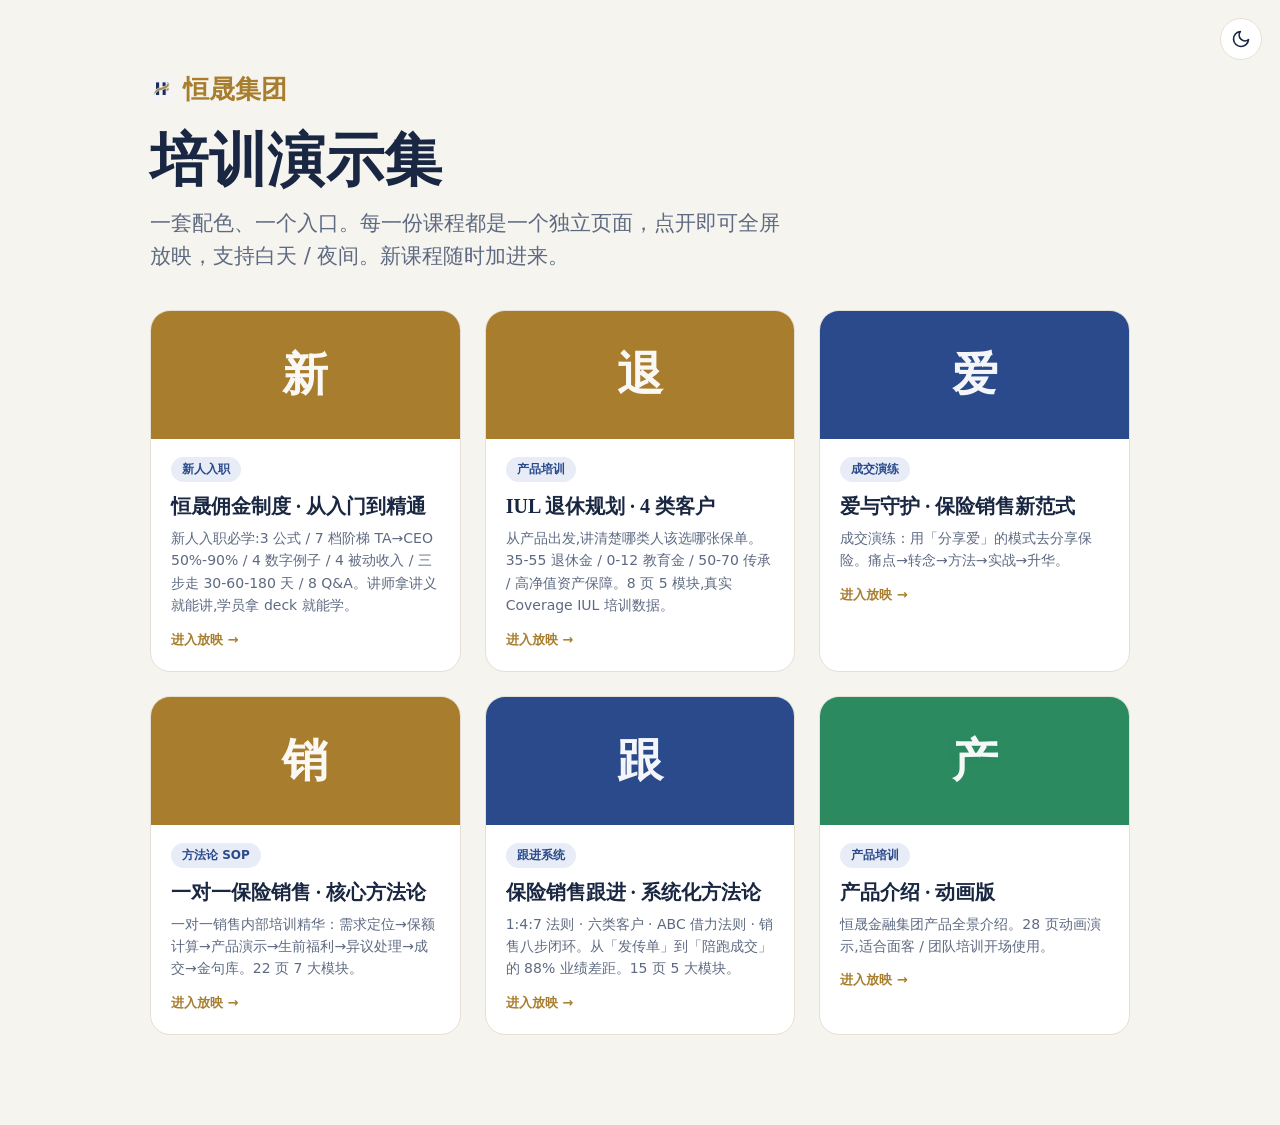
==== index.html @ f6fc47dd "feat: 恒晟佣金制度 deck (10 slide, 42KB, v4 校数字) - decks/hengsheng-commission/index.html 新建 42,898 bytes -" ====
<!DOCTYPE html>
<html lang="zh-CN" data-theme="light">
<head>
<meta charset="UTF-8">
<meta name="viewport" content="width=device-width, initial-scale=1.0">
<title>恒晟集团 · 培训演示集</title>
<link rel="stylesheet" href="assets/tokens.css">
<link rel="stylesheet" href="assets/hub.css">
</head>
<body>
<button class="tgl" id="theme" aria-label="切换深色"><svg id="ti" viewBox="0 0 24 24" fill="none" stroke="currentColor" stroke-width="2" stroke-linecap="round" stroke-linejoin="round"></svg></button>

<header class="hero">
  <div class="logo"><span class="mk"><img src="assets/img/logo.png" alt=""></span>恒晟集团</div>
  <h1>培训演示集</h1>
  <p>一套配色、一个入口。每一份课程都是一个独立页面，点开即可全屏放映，支持白天 / 夜间。新课程随时加进来。</p>
</header>

<main class="grid" id="grid"></main>

<script>
/* ★ 加新课程：复制下面一项，改好内容，并把对应 HTML 放进 decks/你的目录/index.html 即可 ★
   accent 可选：'#2A4A8C'(蓝) / '#A87E2E'(金) / '#2C8A60'(绿) / '#B14E39'(红) */
var DECKS = [
  {
    title: "恒晟佣金制度 · 从入门到精通",
    desc: "新人入职必学:3 公式 / 7 档阶梯 TA→CEO 50%-90% / 4 数字例子 / 4 被动收入 / 三步走 30-60-180 天 / 8 Q&A。讲师拿讲义就能讲,学员拿 deck 就能学。",
    tag: "新人入职",
    mark: "新",
    accent: "#A87E2E",
    href: "decks/hengsheng-commission/index.html"
  },
  {
    title: "IUL 退休规划 · 4 类客户",
    desc: "从产品出发,讲清楚哪类人该选哪张保单。35-55 退休金 / 0-12 教育金 / 50-70 传承 / 高净值资产保障。8 页 5 模块,真实 Coverage IUL 培训数据。",
    tag: "产品培训",
    mark: "退",
    accent: "#A87E2E",
    href: "decks/iul-four-clients/index.html"
  },
  {
    title: "爱与守护 · 保险销售新范式",
    desc: "成交演练：用「分享爱」的模式去分享保险。痛点→转念→方法→实战→升华。",
    tag: "成交演练",
    mark: "爱",
    accent: "#2A4A8C",
    href: "decks/ai-love-protection/index.html"
  },
  {
    title: "一对一保险销售 · 核心方法论",
    desc: "一对一销售内部培训精华：需求定位→保额计算→产品演示→生前福利→异议处理→成交→金句库。22 页 7 大模块。",
    tag: "方法论 SOP",
    mark: "销",
    accent: "#A87E2E",
    href: "decks/song-one-on-one/index.html"
  },
  {
    title: "保险销售跟进 · 系统化方法论",
    desc: "1:4:7 法则 · 六类客户 · ABC 借力法则 · 销售八步闭环。从「发传单」到「陪跑成交」的 88% 业绩差距。15 页 5 大模块。",
    tag: "跟进系统",
    mark: "跟",
    accent: "#2A4A8C",
    href: "decks/sales-follow-up/index.html"
  },
  {
    title: "产品介绍 · 动画版",
    desc: "恒晟金融集团产品全景介绍。28 页动画演示,适合面客 / 团队培训开场使用。",
    tag: "产品培训",
    mark: "产",
    accent: "#2C8A60",
    href: "decks/product-intro/index.html"
  }
];

var grid = document.getElementById('grid');
if (!DECKS.length) {
  grid.innerHTML = '<div class="empty">还没有课程，往 index.html 的 DECKS 数组里加第一个吧。</div>';
} else {
  grid.innerHTML = DECKS.map(function(d){
    return '<a class="deckcard" href="'+d.href+'">'
      + '<div class="cover" style="background:'+d.accent+'"><span class="mark">'+(d.mark||'')+'</span></div>'
      + '<div class="meta"><span class="tg">'+d.tag+'</span>'
      + '<div class="tt">'+d.title+'</div>'
      + '<div class="ds">'+d.desc+'</div>'
      + '<div class="go">进入放映 →</div></div></a>';
  }).join('');
}

/* 白天 / 夜间 */
(function(){
  var root=document.documentElement, ti=document.getElementById('ti');
  var sun='<circle cx="12" cy="12" r="4"/><path d="M12 2v2M12 20v2M4.9 4.9l1.4 1.4M17.7 17.7l1.4 1.4M2 12h2M20 12h2M4.9 19.1l1.4-1.4M17.7 6.3l1.4-1.4"/>';
  var moon='<path d="M21 12.8A9 9 0 1111.2 3 7 7 0 0021 12.8z"/>';
  function setTheme(t){root.setAttribute('data-theme',t);ti.innerHTML=(t==='dark'?sun:moon);try{localStorage.setItem('hs-theme',t);}catch(e){}}
  document.getElementById('theme').onclick=function(){setTheme(root.getAttribute('data-theme')==='dark'?'light':'dark');};
  try{var s=localStorage.getItem('hs-theme'); if(s) setTheme(s); else ti.innerHTML=moon;}catch(e){ti.innerHTML=moon;}
})();
</script>
</body>
</html>
---- assets/tokens.css ----
/* 恒晟培训演示集 · 设计令牌
   默认 = 学院(academy)配色:浅色为默认，html[data-theme="dark"] 切夜间。
   另附两套投资配色 class(scheme-blue / scheme-gold)，以后做投资 deck 页时给 body 加 class 即可。 */

:root{                       /* 学院 · 白天(默认) */
  --bg:#F6F4EE; --surface:#FFFFFF; --border:#E5E0D5;
  --ink:#1A2742; --ink-2:#5E6A82; --muted:#DAD4C7;
  --accent:#2A4A8C; --accent-bg:#E7ECF6;
  --key:#A87E2E; --key-bg:#FBF4E6; --key-bd:#EAD9B0;
  --ok:#2C8A60; --ok-bg:#E7F4ED; --ok-bd:#BFE3D0;
  --danger:#B14E39; --danger-bg:#F8EAE5; --danger-bd:#EAC8BD;
  --tip:#2E6BC7; --tip-bg:#E7EFFA; --tip-bd:#C4DAF2;
  --font-display:"Songti SC","STSong","SimSun","Noto Serif SC","Source Han Serif SC",serif;
  --font-body:-apple-system,BlinkMacSystemFont,"PingFang SC","SF Pro Text","Microsoft YaHei",system-ui,sans-serif;
}
html[data-theme="dark"]{     /* 学院 · 夜间 */
  --bg:#161B2B; --surface:rgba(255,255,255,.05); --border:rgba(255,255,255,.09);
  --ink:#ECEAE2; --ink-2:rgba(236,234,226,.62); --muted:rgba(255,255,255,.13);
  --accent:#E2B45E; --accent-bg:rgba(226,180,94,.16);
  --key:#E6BB66; --key-bg:rgba(226,180,94,.10); --key-bd:rgba(226,180,94,.30);
  --ok:#5FC498; --ok-bg:rgba(79,185,140,.13); --ok-bd:rgba(79,185,140,.32);
  --danger:#E78A70; --danger-bg:rgba(224,122,95,.13); --danger-bd:rgba(224,122,95,.33);
  --tip:#6FA8E6; --tip-bg:rgba(111,168,230,.13); --tip-bd:rgba(111,168,230,.32);
}

/* —— 以下两套用于「投资 deck」页：给 body 加 class="scheme-blue" 或 "scheme-gold" —— */
.scheme-blue{
  --bg:#08080C; --surface:rgba(255,255,255,.06); --border:rgba(255,255,255,.14);
  --ink:#FFFFFF; --ink-2:rgba(236,237,246,.64);
  --accent:#4D8DFF; --accent-2:#34E0E8; --accent-grad:linear-gradient(135deg,#4D8DFF,#34E0E8);
}
.scheme-gold{
  --bg:#0E1B38; --surface:rgba(255,255,255,.07); --border:rgba(201,164,92,.22);
  --ink:#F2EEE2; --ink-2:rgba(238,233,219,.62);
  --accent:#C9A45C; --accent-2:#3A568C;
  --accent-grad:linear-gradient(180deg,#F4E6BC,#DBB872,#B98E40,#EAD299,#C49A52);
}
---- assets/hub.css ----
/* 首页 · 网页集入口 */
*{margin:0;padding:0;box-sizing:border-box}
body{background:var(--bg);color:var(--ink);font-family:var(--font-body);min-height:100vh;transition:background .4s,color .4s}
.hero{max-width:1100px;margin:0 auto;padding:clamp(40px,8vh,90px) clamp(22px,5vw,60px) clamp(20px,4vh,40px)}
.hero .logo{display:inline-flex;align-items:center;gap:10px;font-family:var(--font-display);font-weight:700;font-size:clamp(18px,2.2vw,26px);color:var(--key);margin-bottom:22px}
.hero .logo .mk{width:1.4em;height:1.4em;background:transparent;display:inline-flex;align-items:center;justify-content:center;font-size:.62em}
.hero .logo .mk img{width:100%;height:100%;object-fit:contain;display:block}
.hero h1{font-family:var(--font-display);font-weight:700;font-size:clamp(30px,5.4vw,58px);line-height:1.1;letter-spacing:.01em}
.hero p{font-size:clamp(15px,1.9vw,21px);color:var(--ink-2);margin-top:14px;line-height:1.6;max-width:640px}
.grid{max-width:1100px;margin:0 auto;padding:0 clamp(22px,5vw,60px) clamp(50px,10vh,100px);
  display:grid;grid-template-columns:repeat(auto-fill,minmax(260px,1fr));gap:clamp(16px,2vw,24px)}
.deckcard{display:block;text-decoration:none;color:inherit;background:var(--surface);border:1px solid var(--border);
  border-radius:20px;overflow:hidden;transition:transform .25s cubic-bezier(.16,1,.3,1),box-shadow .25s;animation:rise .6s both}
.deckcard:hover{transform:translateY(-5px);box-shadow:0 14px 36px rgba(0,0,0,.12)}
.deckcard .cover{height:128px;display:flex;align-items:center;justify-content:center;position:relative}
.deckcard .cover .mark{font-family:var(--font-display);font-weight:700;font-size:46px;color:#fff;opacity:.95}
.deckcard .meta{padding:18px 20px 22px}
.deckcard .tg{display:inline-block;font-size:12px;font-weight:600;color:var(--accent);background:var(--accent-bg);padding:4px 11px;border-radius:999px;margin-bottom:12px}
.deckcard .tt{font-family:var(--font-display);font-weight:700;font-size:20px;line-height:1.25;color:var(--ink)}
.deckcard .ds{font-size:14px;color:var(--ink-2);line-height:1.6;margin-top:8px}
.deckcard .go{font-size:13px;color:var(--key);font-weight:600;margin-top:14px;display:inline-flex;align-items:center;gap:5px}
@keyframes rise{from{opacity:0;transform:translateY(18px)}to{opacity:1;transform:none}}
.deckcard:nth-child(2){animation-delay:.06s}.deckcard:nth-child(3){animation-delay:.12s}
.deckcard:nth-child(4){animation-delay:.18s}.deckcard:nth-child(5){animation-delay:.24s}
.tgl{position:fixed;top:18px;right:18px;width:42px;height:42px;border-radius:50%;border:1px solid var(--border);
  background:var(--surface);color:var(--ink);cursor:pointer;display:flex;align-items:center;justify-content:center;z-index:20}
.tgl svg{width:20px;height:20px}
.empty{grid-column:1/-1;text-align:center;color:var(--ink-2);padding:40px;font-size:15px}
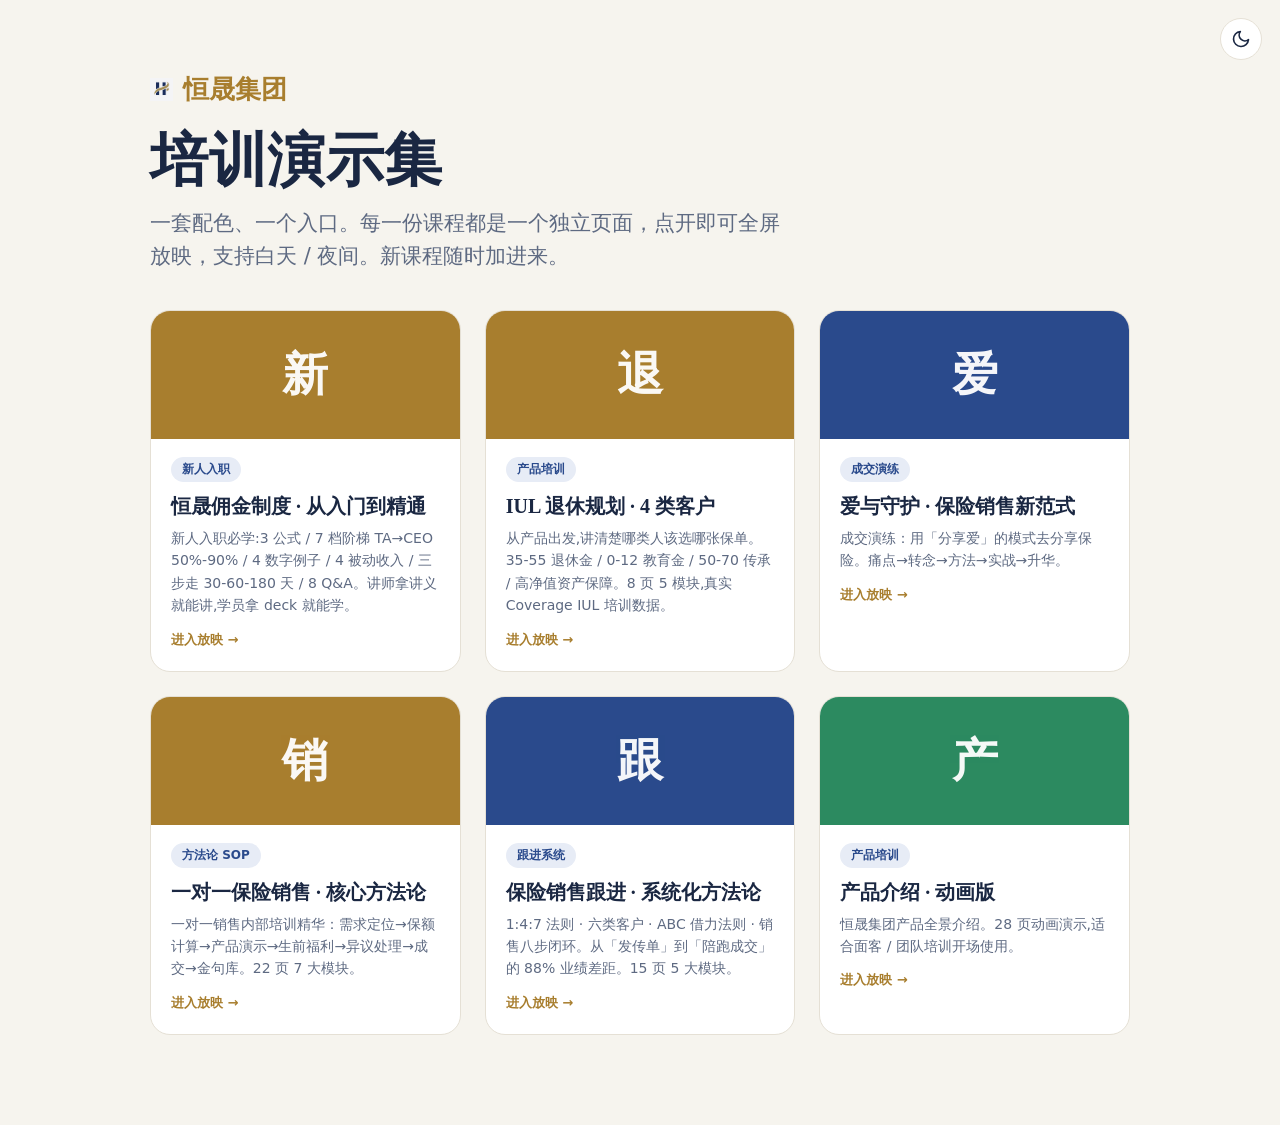
==== commit ff59cd95: "fix: 恒晟金融集团 → 恒晟集团(品牌一致,6th deck 描述)" ====
--- a/index.html
+++ b/index.html
@@ -64,7 +64,7 @@
   },
   {
     title: "产品介绍 · 动画版",
-    desc: "恒晟金融集团产品全景介绍。28 页动画演示,适合面客 / 团队培训开场使用。",
+    desc: "恒晟集团产品全景介绍。28 页动画演示,适合面客 / 团队培训开场使用。",
     tag: "产品培训",
     mark: "产",
     accent: "#2C8A60",
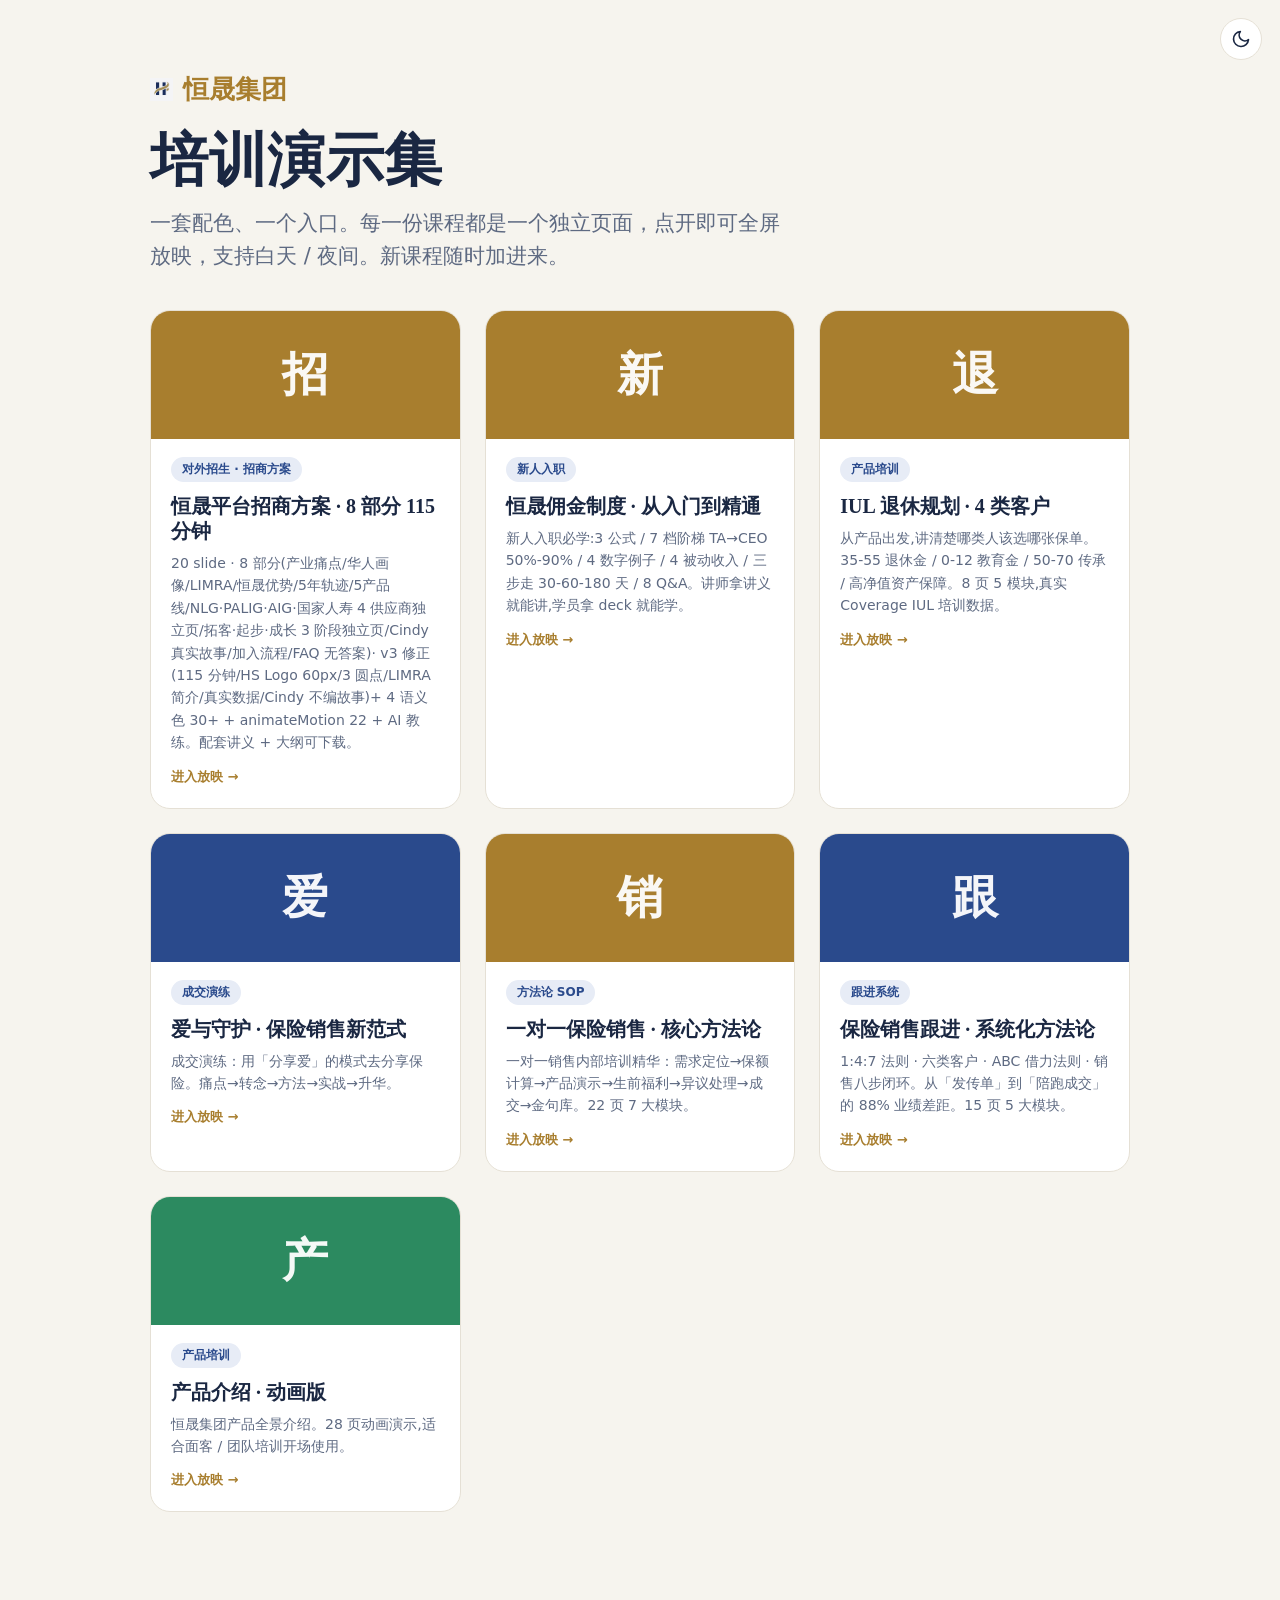
==== commit 83b67323: "feat: 恒晟平台招商方案 deck v3 (8 部分 115 分钟) - 20 slide, 4 供应商独立页 (NLG/PALIG/AIG/国家人寿) - 陪跑 3 阶段独立页 (拓客 0-30" ====
--- a/index.html
+++ b/index.html
@@ -22,6 +22,14 @@
 /* ★ 加新课程：复制下面一项，改好内容，并把对应 HTML 放进 decks/你的目录/index.html 即可 ★
    accent 可选：'#2A4A8C'(蓝) / '#A87E2E'(金) / '#2C8A60'(绿) / '#B14E39'(红) */
 var DECKS = [
+  {
+    title: "恒晟平台招商方案 · 8 部分 115 分钟",
+    desc: "20 slide · 8 部分(产业痛点/华人画像/LIMRA/恒晟优势/5年轨迹/5产品线/NLG·PALIG·AIG·国家人寿 4 供应商独立页/拓客·起步·成长 3 阶段独立页/Cindy 真实故事/加入流程/FAQ 无答案)· v3 修正(115 分钟/HS Logo 60px/3 圆点/LIMRA 简介/真实数据/Cindy 不编故事)+ 4 语义色 30+ + animateMotion 22 + AI 教练。配套讲义 + 大纲可下载。",
+    tag: "对外招生 · 招商方案",
+    mark: "招",
+    accent: "#A87E2E",
+    href: "decks/hengsheng-recruit-pitch/index.html"
+  },
   {
     title: "恒晟佣金制度 · 从入门到精通",
     desc: "新人入职必学:3 公式 / 7 档阶梯 TA→CEO 50%-90% / 4 数字例子 / 4 被动收入 / 三步走 30-60-180 天 / 8 Q&A。讲师拿讲义就能讲,学员拿 deck 就能学。",
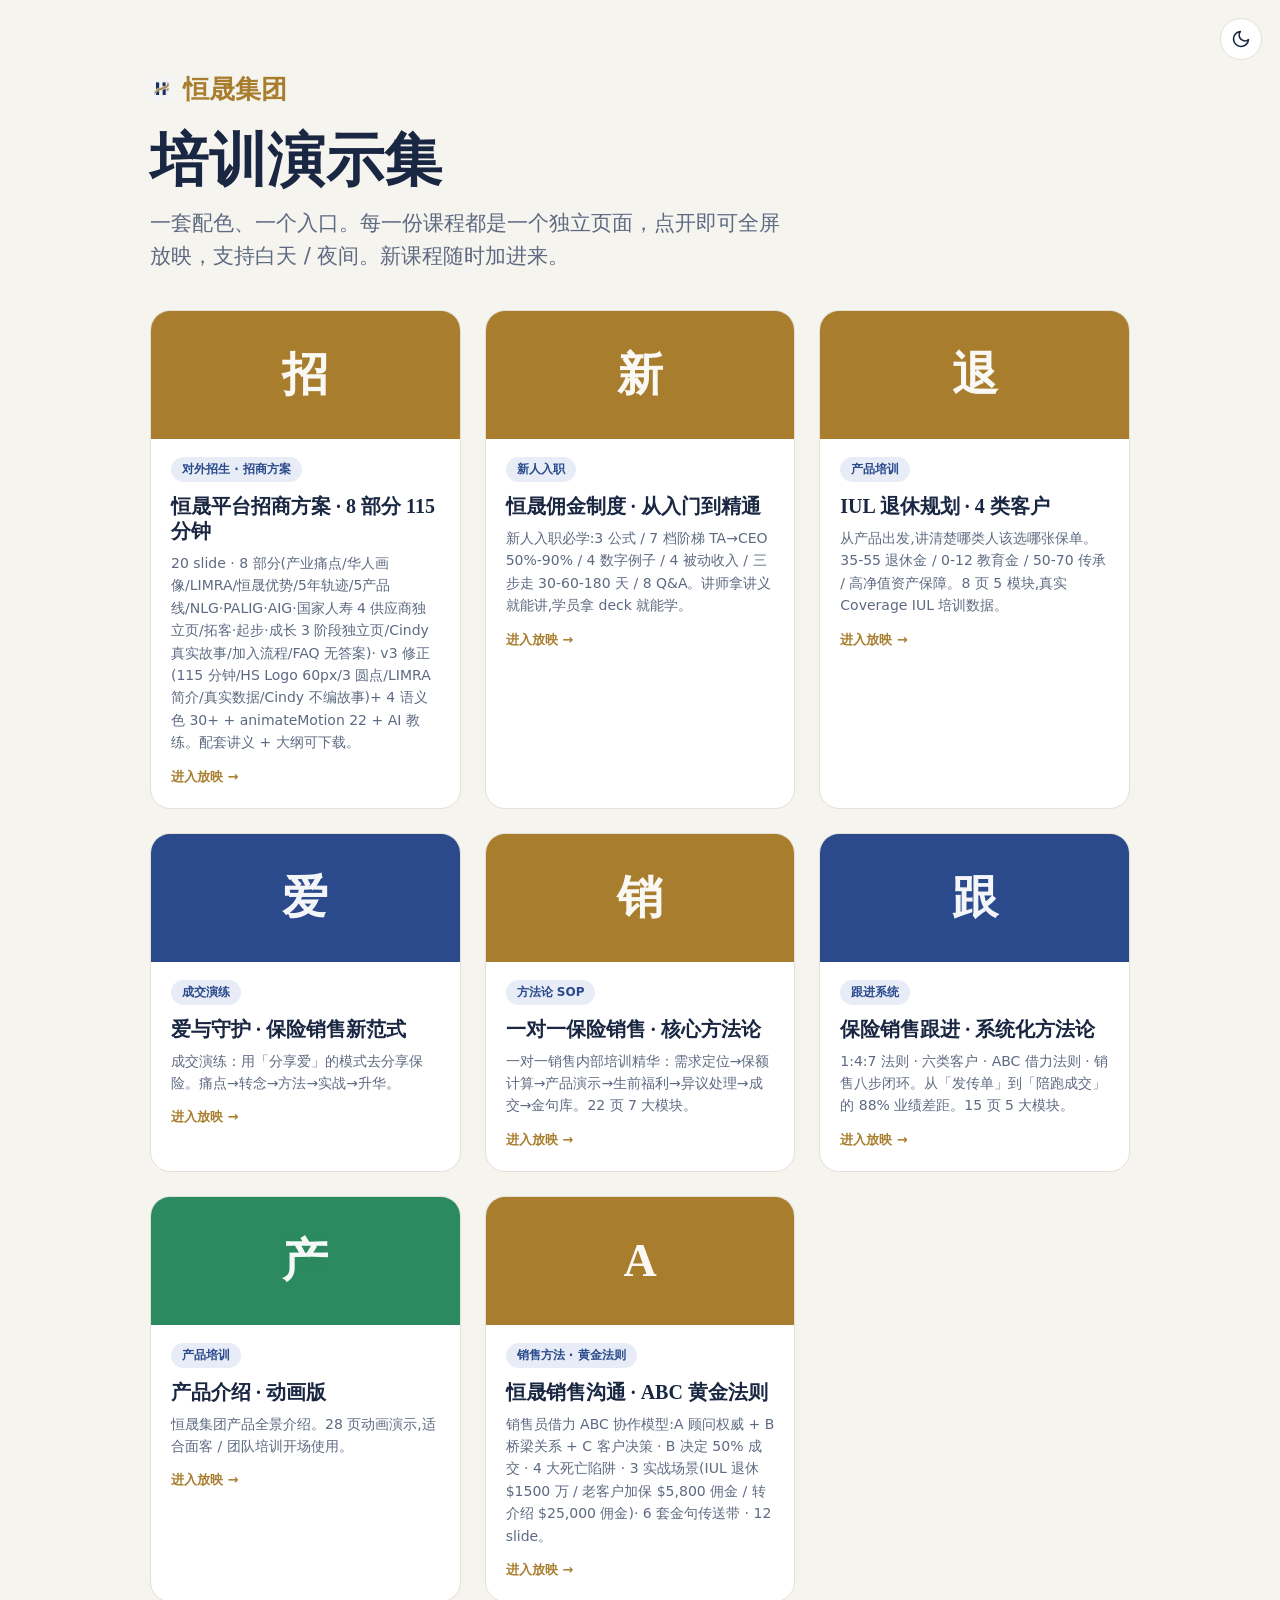
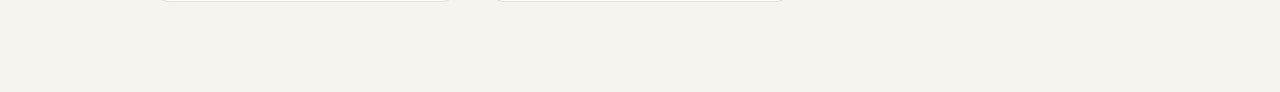
==== commit 97178ad8: "feat(abc-sales-gold): 恒晟销售沟通 ABC 黄金法则 deck - 12 slide · 3 模块(认知/SOP/实战)· 桥弧主视觉 - B 角色决定 50% 成交 / 4 大" ====
--- a/index.html
+++ b/index.html
@@ -77,6 +77,14 @@
     mark: "产",
     accent: "#2C8A60",
     href: "decks/product-intro/index.html"
+  },
+  {
+    title: "恒晟销售沟通 · ABC 黄金法则",
+    desc: "销售员借力 ABC 协作模型:A 顾问权威 + B 桥梁关系 + C 客户决策 · B 决定 50% 成交 · 4 大死亡陷阱 · 3 实战场景(IUL 退休 $1500 万 / 老客户加保 $5,800 佣金 / 转介绍 $25,000 佣金)· 6 套金句传送带 · 12 slide。",
+    tag: "销售方法 · 黄金法则",
+    mark: "A",
+    accent: "#A87E2E",
+    href: "decks/abc-sales-gold/index.html"
   }
 ];
 
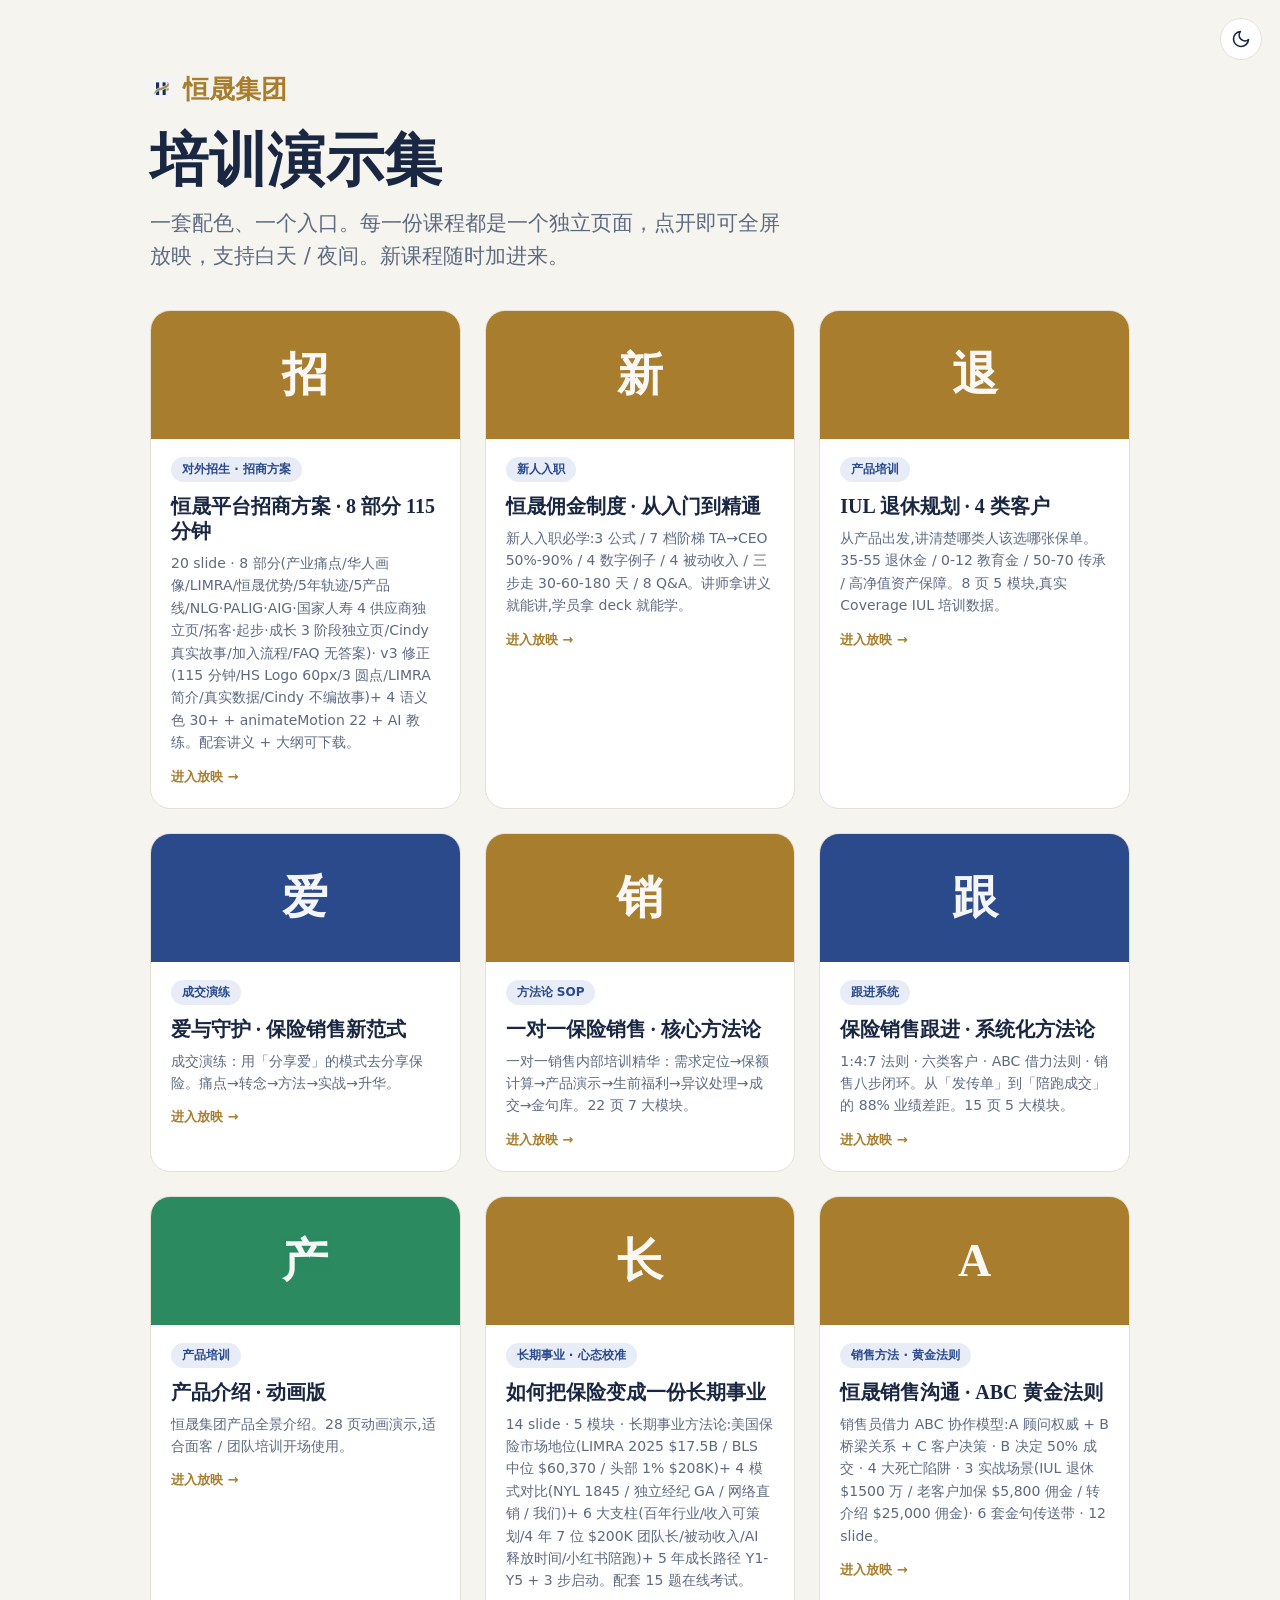
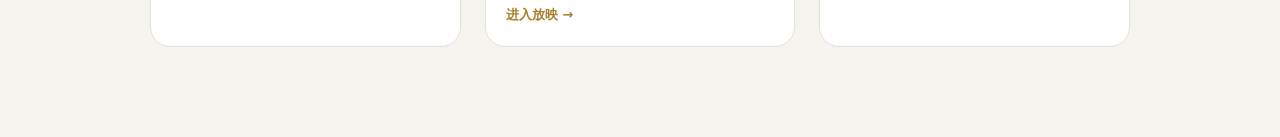
==== commit a0aa4ec0: "add deck: 如何把保险变成一份长期事业 (14 slide + 15 题考试)" ====
--- a/index.html
+++ b/index.html
@@ -79,6 +79,14 @@
     href: "decks/product-intro/index.html"
   },
   {
+    title: "如何把保险变成一份长期事业",
+    desc: "14 slide · 5 模块 · 长期事业方法论:美国保险市场地位(LIMRA 2025 $17.5B / BLS 中位 $60,370 / 头部 1% $208K)+ 4 模式对比(NYL 1845 / 独立经纪 GA / 网络直销 / 我们)+ 6 大支柱(百年行业/收入可策划/4 年 7 位 $200K 团队长/被动收入/AI 释放时间/小红书陪跑)+ 5 年成长路径 Y1-Y5 + 3 步启动。配套 15 题在线考试。",
+    tag: "长期事业 · 心态校准",
+    mark: "长",
+    accent: "#A87E2E",
+    href: "decks/longterm-career/index.html"
+  },
+  {
     title: "恒晟销售沟通 · ABC 黄金法则",
     desc: "销售员借力 ABC 协作模型:A 顾问权威 + B 桥梁关系 + C 客户决策 · B 决定 50% 成交 · 4 大死亡陷阱 · 3 实战场景(IUL 退休 $1500 万 / 老客户加保 $5,800 佣金 / 转介绍 $25,000 佣金)· 6 套金句传送带 · 12 slide。",
     tag: "销售方法 · 黄金法则",
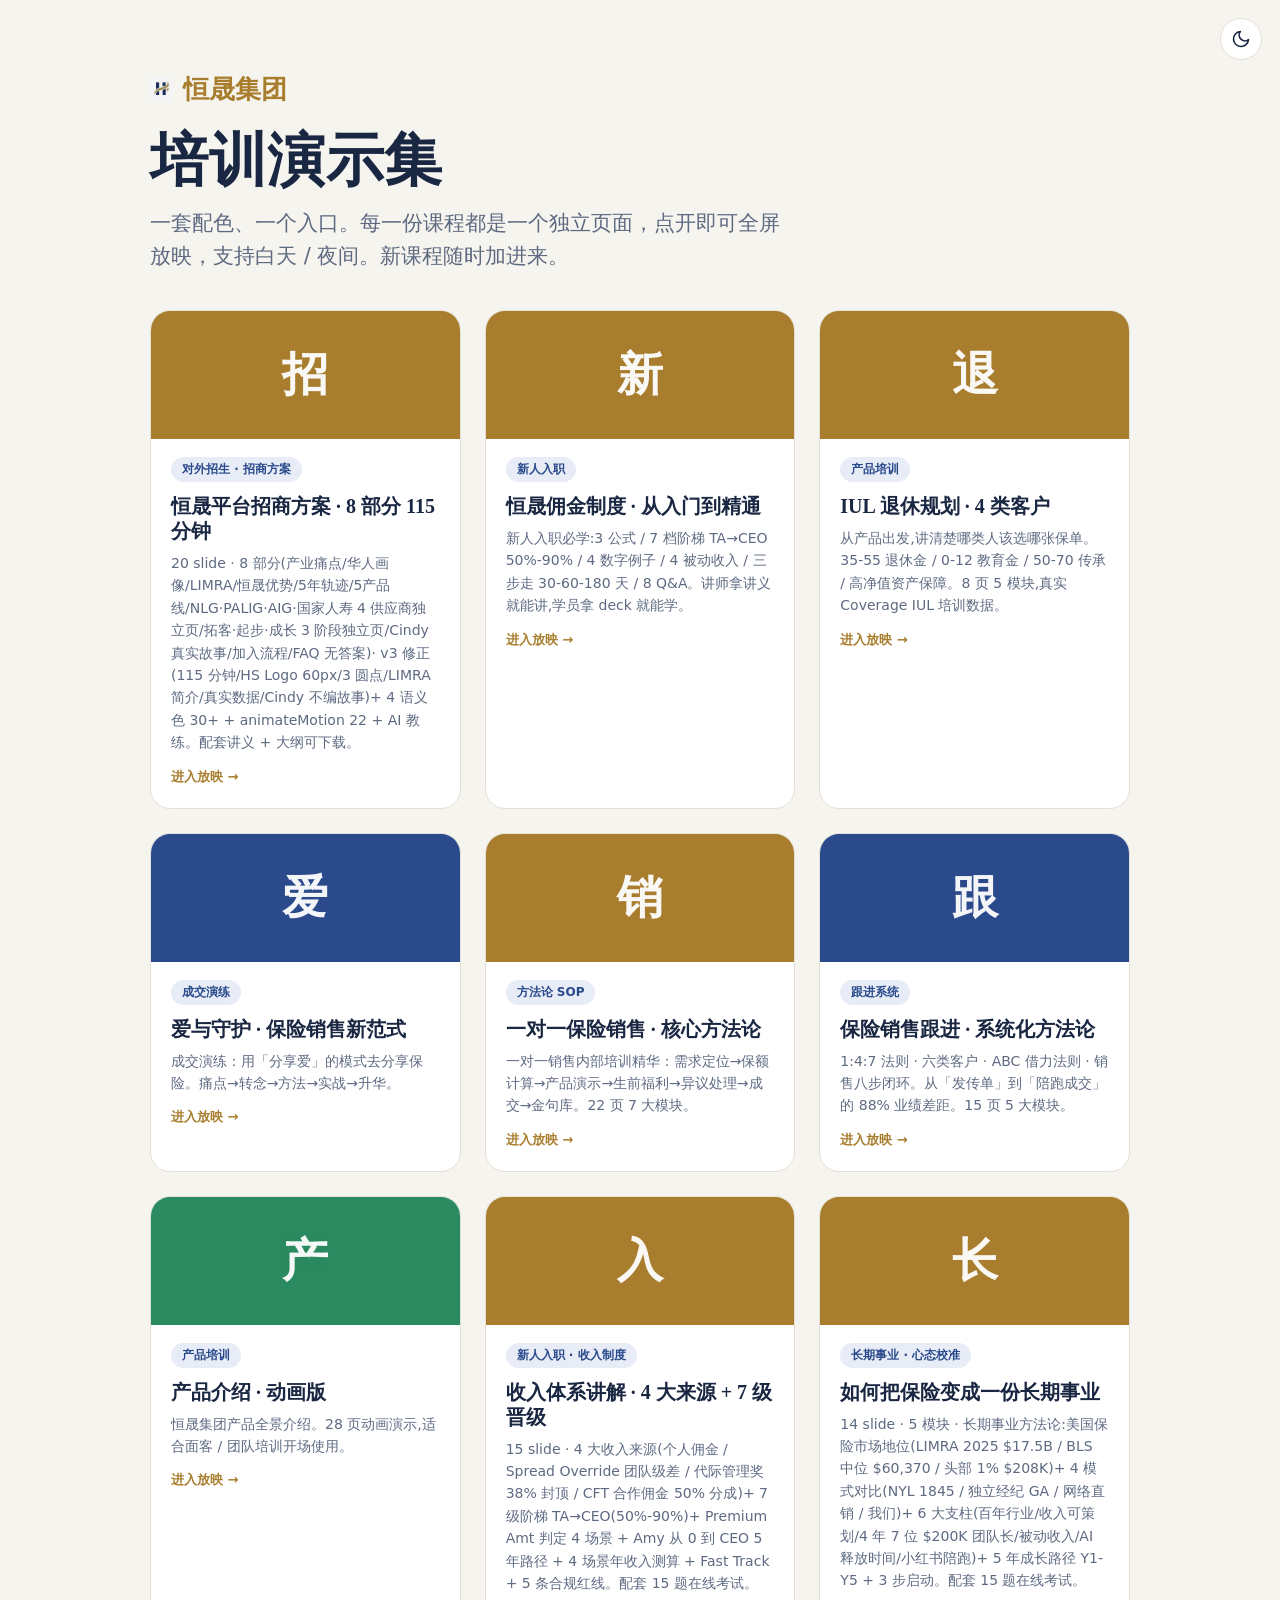
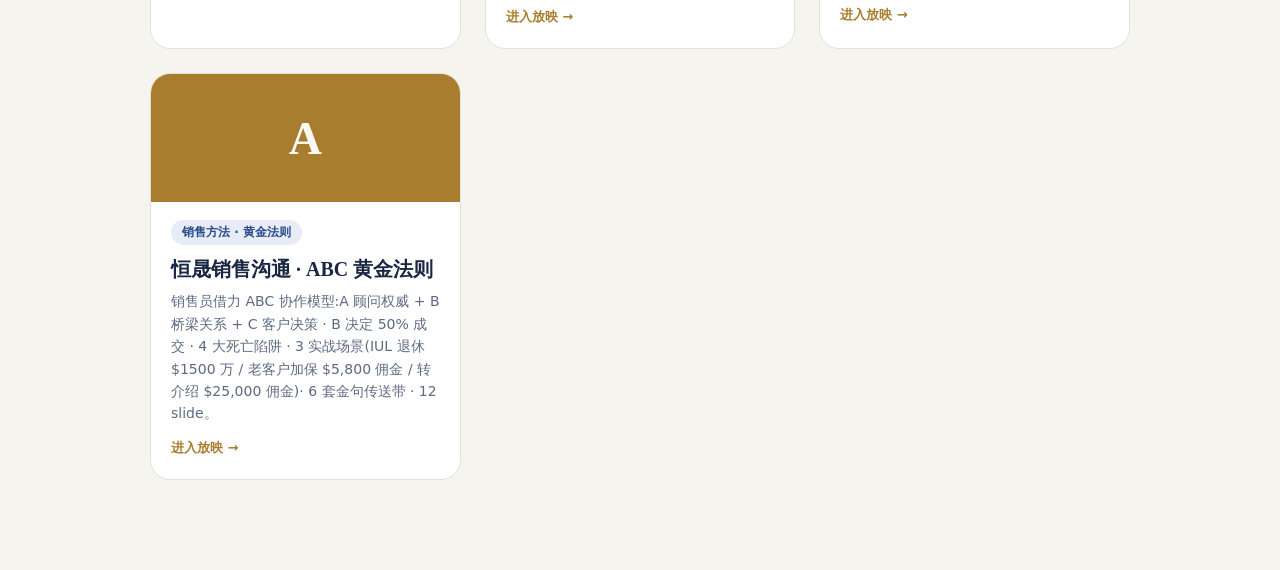
==== commit 60dd09dd: "add deck: 收入体系讲解 · 4 大来源 + 7 级晋级 (15 slide + 15 题考试)" ====
--- a/index.html
+++ b/index.html
@@ -79,6 +79,14 @@
     href: "decks/product-intro/index.html"
   },
   {
+    title: "收入体系讲解 · 4 大来源 + 7 级晋级",
+    desc: "15 slide · 4 大收入来源(个人佣金 / Spread Override 团队级差 / 代际管理奖 38% 封顶 / CFT 合作佣金 50% 分成)+ 7 级阶梯 TA→CEO(50%-90%)+ Premium Amt 判定 4 场景 + Amy 从 0 到 CEO 5 年路径 + 4 场景年收入测算 + Fast Track + 5 条合规红线。配套 15 题在线考试。",
+    tag: "新人入职 · 收入制度",
+    mark: "入",
+    accent: "#A87E2E",
+    href: "decks/income-system/index.html"
+  },
+  {
     title: "如何把保险变成一份长期事业",
     desc: "14 slide · 5 模块 · 长期事业方法论:美国保险市场地位(LIMRA 2025 $17.5B / BLS 中位 $60,370 / 头部 1% $208K)+ 4 模式对比(NYL 1845 / 独立经纪 GA / 网络直销 / 我们)+ 6 大支柱(百年行业/收入可策划/4 年 7 位 $200K 团队长/被动收入/AI 释放时间/小红书陪跑)+ 5 年成长路径 Y1-Y5 + 3 步启动。配套 15 题在线考试。",
     tag: "长期事业 · 心态校准",
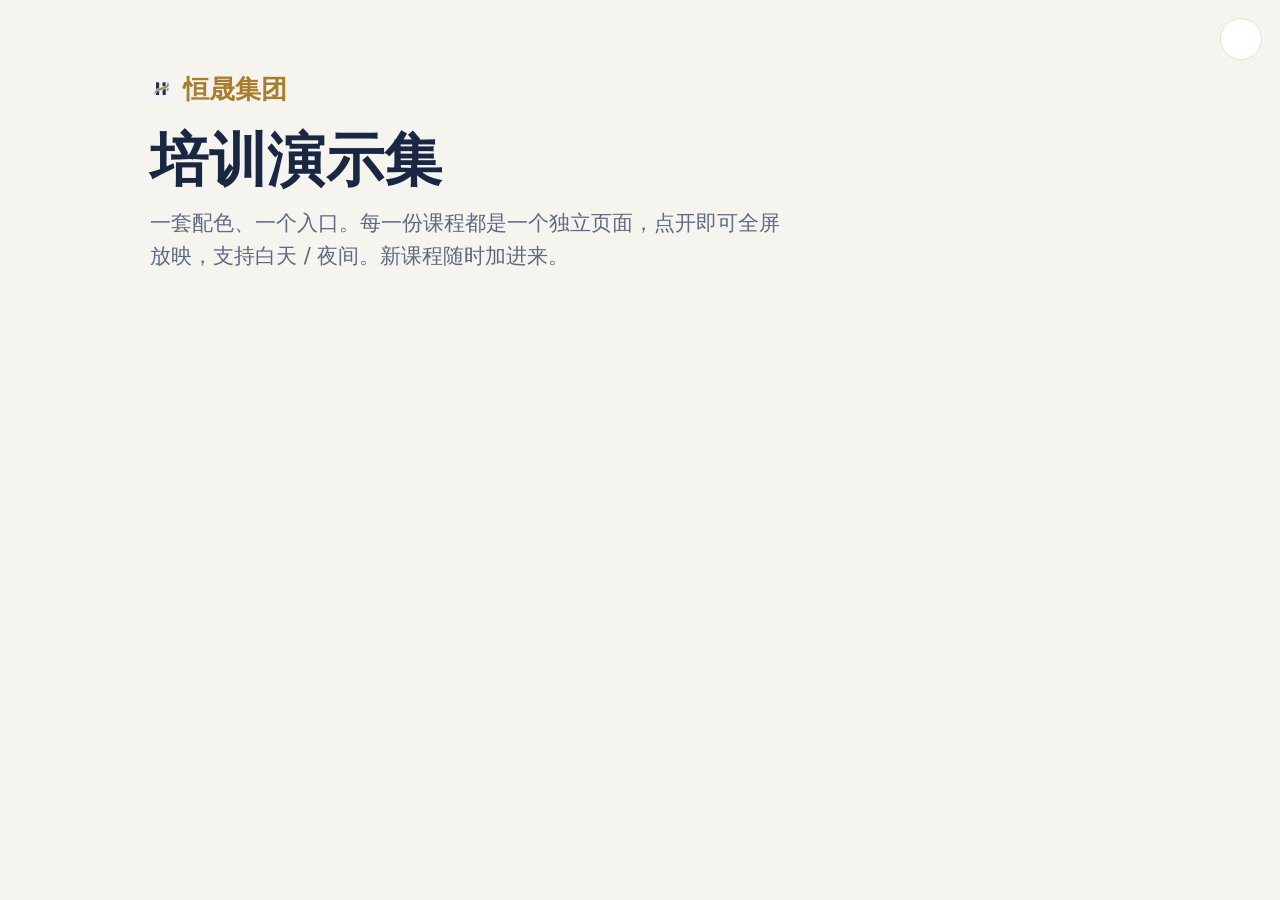
==== commit 7e51aef4: "Add recruit-pitch 2026-08-22 deck to homepage" ====
--- a/index.html
+++ b/index.html
@@ -102,6 +102,14 @@
     accent: "#A87E2E",
     href: "decks/abc-sales-gold/index.html"
   }
+  {
+    title: "事业机会说明会 · 8月22日 招商 PPT",
+    desc: "20 slide · 8 部分(行业痛点/平台4支柱/产品4主力/V1佣金/5年轨迹/答疑)· 115 分钟讲透。可下载 PPTX (479KB) + 完整讲义 MD (33KB) + 大纲 MD (17KB)。配套讲员可直接讲，候选人可看 PPT 了解合作模式。",
+    tag: "对外招生 · 招商工具包",
+    mark: "招",
+    accent: "#A87E2E",
+    href: "decks/hengsheng-recruit-pitch-2026-08-22/index.html"
+  },
 ];
 
 var grid = document.getElementById('grid');
